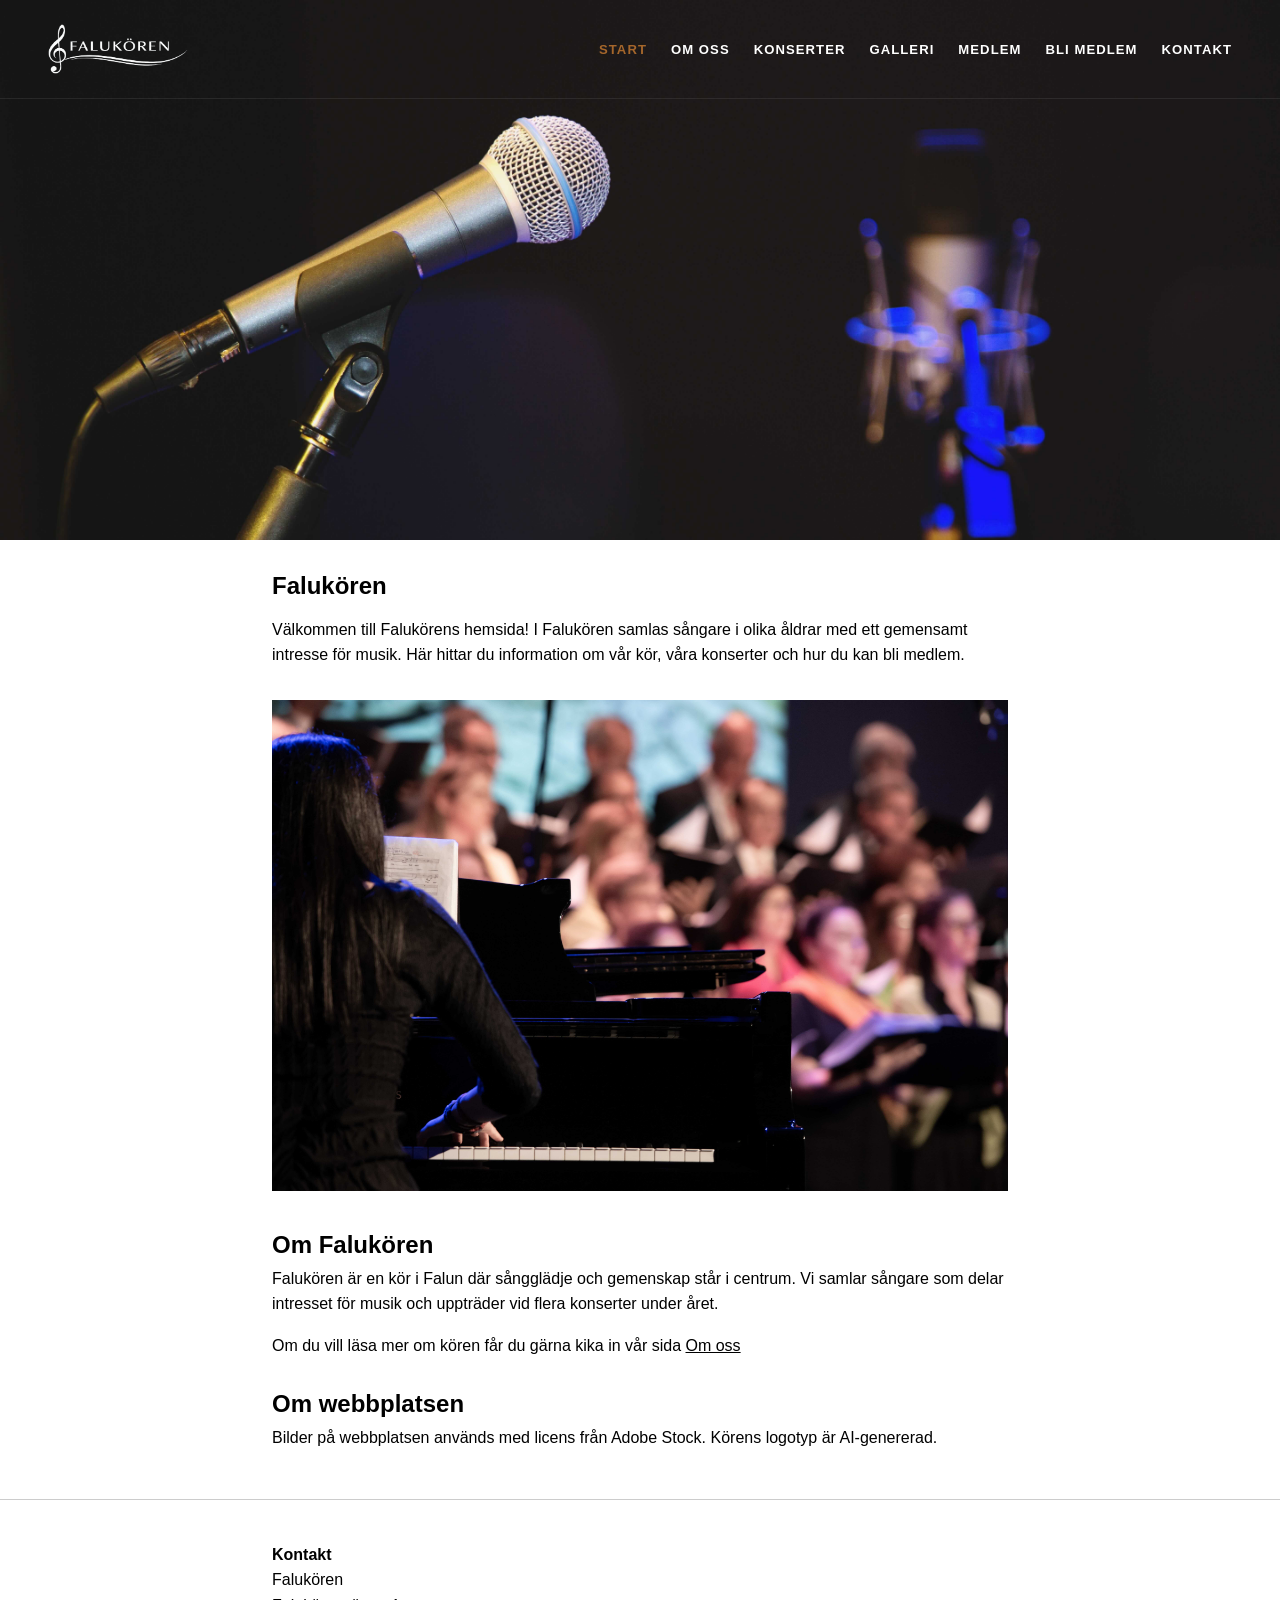
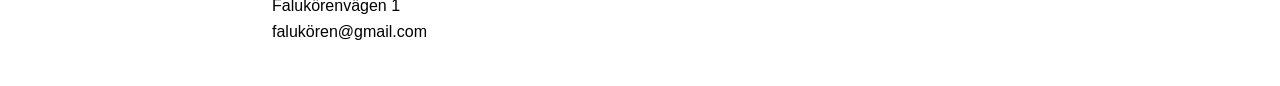
==== index.html @ 508e073b "Add files via upload" ====
<!DOCTYPE html>
<html lang="sv">
<head>
	<meta charset="utf-8">
	<meta name="viewport" content="width=device-width, initial-scale=1">

	<!-- Sidans titel -->
	<title>Falukören</title>
	<link rel="stylesheet" href="style.css">
</head>

<body>

	<!-- Sidans header -->
<header class="site-header">

	<!-- Navigations baren -->
  <nav class="navbar">

  	<!-- Körens logga. Klickbar - leder till startsidan. -->
    <!-- Loggan är genererad med AI -->
    <a href="index.html" class="logo">
  <img src="bilder/logo.png" alt="Falukören">
</a>

    <!-- UL list för menyvalen -->
    <ul class="menu">
      <li><a href="index.html" class="active">Start</a></li>
      <li><a href="om_oss.html">Om oss</a></li>
      <li><a href="konserter.html">Konserter</a></li>
      <li><a href="galleri.html">Galleri</a></li>
      <li><a href="medlem.html">Medlem</a></li>
      <li><a href="bli_medlem.html">Bli medlem</a></li>
      <li><a href="kontakt.html">Kontakt</a></li>
    </ul>
  </nav>
</header>

<!-- Div för headerbilden. Sjävla bilden och design ligger i CSS -->
<div class="header-bild">
</div>

<!-- Main-klass för innehåll -->
  <main>
    <section>
  	<h1>Falukören</h1>
    <p>Välkommen till Falukörens hemsida! I Falukören samlas sångare i olika åldrar med ett gemensamt intresse för musik. Här hittar du information om vår kör, våra konserter och hur du kan bli medlem.</p>
    
    <img src="bilder/bild_5.jpg" alt="Gruppbild på Falukören">
    <h2>Om Falukören</h2>
    <p>  Falukören är en kör i Falun där sångglädje och gemenskap står i centrum.
    Vi samlar sångare som delar intresset för musik och uppträder vid
    flera konserter under året.</p>
       <p>Om du vill läsa mer om kören får du gärna kika in vår sida <a href="om_oss.html">Om oss</a></p>

    <h2>Om webbplatsen</h2>
       <p>Bilder på webbplatsen används med licens från Adobe Stock. Körens logotyp är AI-genererad.</p>
    </section>
  </main>

		<!-- Footer -->
  <footer>
  	<div>
    <strong>Kontakt</strong>
    <p>Falukören</p>
    <p>Falukörenvägen 1</p>
    <p>falukören@gmail.com</p>
    </div>
  </footer>

         <!-- Länk till javascript -->
  	<script src="javascript.js"></script>

</body>
</html>
---- style.css ----
/* Border box */
* {
  box-sizing: border-box;
  margin: 0;
  padding: 0;
}

/* Font och lineheight */

body { 
  font-family: Helvetica, Arial, sans-serif;
  line-height: 1.6;
}

h1, h2, h3, h4, h5 {
  margin-bottom: 16px;
  line-height: 1.2;
}

/* Sätter bredden på main till 800px */

main {
   max-width: 800px;
    margin: 0 auto;
    padding: 2rem;
}

main h2, h3, h4, h5 {
  margin-top: 32px;
  margin-bottom: 6px;
}

main p {
  margin-bottom: 16px;
}

main img {
  max-width: 100%;
  height: auto;
  margin-top: 16px;
}

main a {
    color: inherit;
}

footer {
  border-top: 1px solid rgba(0,0,0,0.20);
  padding: 32px 0;
}

footer div {
  max-width: 800px;
  margin: 10px auto;
  padding-left: 32px;
  padding-right: 32px;
  
}

/* Navbar */
.navbar {
  position: fixed;
  top: 0;
  z-index: 1000;

  display: flex;
  justify-content: space-between;
  align-items: center;

  padding: 1.5rem 3rem;
  color: white;

  width: 100%;

  background: transparent;
  border-bottom: 1px solid rgba(255, 255, 255, 0.08);

  transition: background-color 0.3s ease;

}

/* Navbar när man scrollat */
.navbar.scrolled {
  background: black;
  padding: 1.1rem 3rem;
}

.navbar.scrolled .logo img {
  height: 30px;
}

/* Loggan i navbaren */
.logo img {
  height: 50px;       
  width: auto;
  display: block;


  transition: height 0.3s ease;
}

/* Meny */
.menu {
  list-style: none;
  display: flex;
  gap: 1.5rem;
}

.menu a {
  color: inherit;
  text-decoration: none;

  text-transform: uppercase;
  letter-spacing: 0.08em;
  font-size: 0.82rem;
  font-weight: 600;
}

.menu a.active {
  /*color: #B87333;*/
  color: #A5662B;
}

/* Header bild */
/* Bilden är en Adobe Stock bild */
.header-bild {
  min-height: 60vh;
  max-height: 80vh;
  background-image: url("bilder/bild_6.jpg");
  background-size: cover;
  background-position: center 25%;

  display: flex;
  align-items: center;
  justify-content: center;

  color: white;
  text-align: center;
}

/* Medlem och sidomeny */

.medlem-layout {
  display: flex;
  gap: 2rem;
}

.sidomeny {
  width: 180px;
  border-right: 1px solid rgba(0,0,0,0.15);
  padding-right: 1.5rem;
}

.medlem-innehall {
  flex: 1;
}

.sidomeny a {
  font-family: Helvetica, Arial, sans-serif;
  letter-spacing: 0.05em;
  font-size: 0,88rem;
  font-weight: 600;
  text-decoration: none;
  color: inherit;
}

.sidomeny ul {
  list-style: none;
  margin: 0;
  padding: 0;
}

.sidomeny a.active {
  color: #A5662B;
  font-weight: 600;
}

/* Galleri */

.galleri {
  display: grid;
  grid-template-columns: repeat(3, 1fr);
  gap: 16px;
}

.galleri img {
  width: 100%;
  height: auto;
  display: block;
}

.galleri img:hover {
  opacity: 0.8;
}

/* Konserter och kontakt */

.konsert, .kontakt {
  display: flex;
  gap: 1.5rem;
  margin-bottom: 2rem;
  align-items: flex-start;
}

.konsert img {
  width: 240px;
  height: auto;
}

.kontakt img {
  width: 210px;
  height: auto;
}

.konsert-text, h2 {
  margin-bottom: 0px;
} 

.kontakt-text h2 {
  margin-bottom: 0px;
  font-size: 1.2rem;
} 

.kontakt p {
  margin-bottom: 0px;
}

.kontakt .titel {
  margin-bottom: 14px;
}

/* Notmaterial */

.notlista {
  list-style: none;
  padding: 0;
}

.notlista li {
  margin-bottom: 8px;
}

/* Repetitionstider - tabell */

table {
  width: 100%;
  border-collapse: collapse;
}

th, td {
  padding: 8px;
  text-align: left;
}

th {
  border-bottom: 2px solid black;
}

td {
  border-bottom: 1px solid rgba(0,0,0,0.1);
}


/* Formuläret (CSS från föregående uppgift)*/
/* Sätter bakgrundsfärg, font mm. Väljer display grid som ersätter <br> i första uppgiften */
/* Design för själva formläret som agerar som en "box" */

form {
  background-color: #ffffff;
  padding-top: 24px;
  padding-bottom: 24px;
  padding-left: 16px;
  padding-right: 16px;
  border-radius: 6px;
  max-width: 500px;
  width: 100%;
  box-shadow: 0 6px 12px rgba(0, 0, 0, 0.07);
  margin: 0 auto;
  margin-bottom: 10px;
  margin-top: 32px;

}

/* Mellanrum mellan div-arna */
  form > div {
  display: flex;
  flex-direction: column;
  gap: 4px;
  margin-bottom: 12px;
}

/* Sista div ska inte ha marginal under */
form > div:last-child {
  margin-bottom: 0;
}

/* Marginal för "rubrikerna" (label) */
  form label {
    margin-bottom: 2px;
  }

/* Design av input text och email, select och textarea. Större än standard. */
 form input[type="text"], form input[type="email"], form select, form textarea {
  width: 100%;
  padding: 4px 8px;
  box-sizing: border-box;
}

/* Design av submit och reset. Jag lägger väljer att använda flex-direction row för att få de på samma rad. */
.knappar {
  display: flex;
  gap: 12px;
  flex-direction: row;
  justify-content: flex-end;
}

.knappar input {
  padding: 10px 16px;
  font-family: inherit;
  font-size: 15px;
  border-radius: 4px;
  border: none;
}

/* Sätter bakgrundsfärgen till "brons" för att matcha textfärgen till den aktiva sidan i menyn */
.knappar input[type="submit"] {
  background-color: #A5662B;
  color: #ffffff;
  font-weight: 500;
}

/* Hovereffekt */
.knappar input[type="submit"]:hover {
  background-color: #bf7632;
}

/* Sätter bakgrundsfärgen till "ljusgrå" för att skilja den från den mer inbjudande submit knappen */
.knappar input[type="reset"] {
  background-color: #ebedf2;
  color: #374151;
}

/* Hovereffekt */
.knappar input[type="reset"]:hover {
  background-color: #e4e6eb;
}

/* Mobilanpassning */

@media (max-width: 600px) {

  .konsert {
    flex-direction: column;
  }

  .galleri {
    grid-template-columns: 1fr;
  }

  .kontakt {
    flex-direction: column;
  }

  .medlem-layout {
    flex-direction: column;
  }

   .navbar {
    flex-direction: column;
    align-items: flex-start;
  }

  .menu {
    flex-direction: column;
    gap: 0.5rem;
    margin-top: 20px;
  }

}
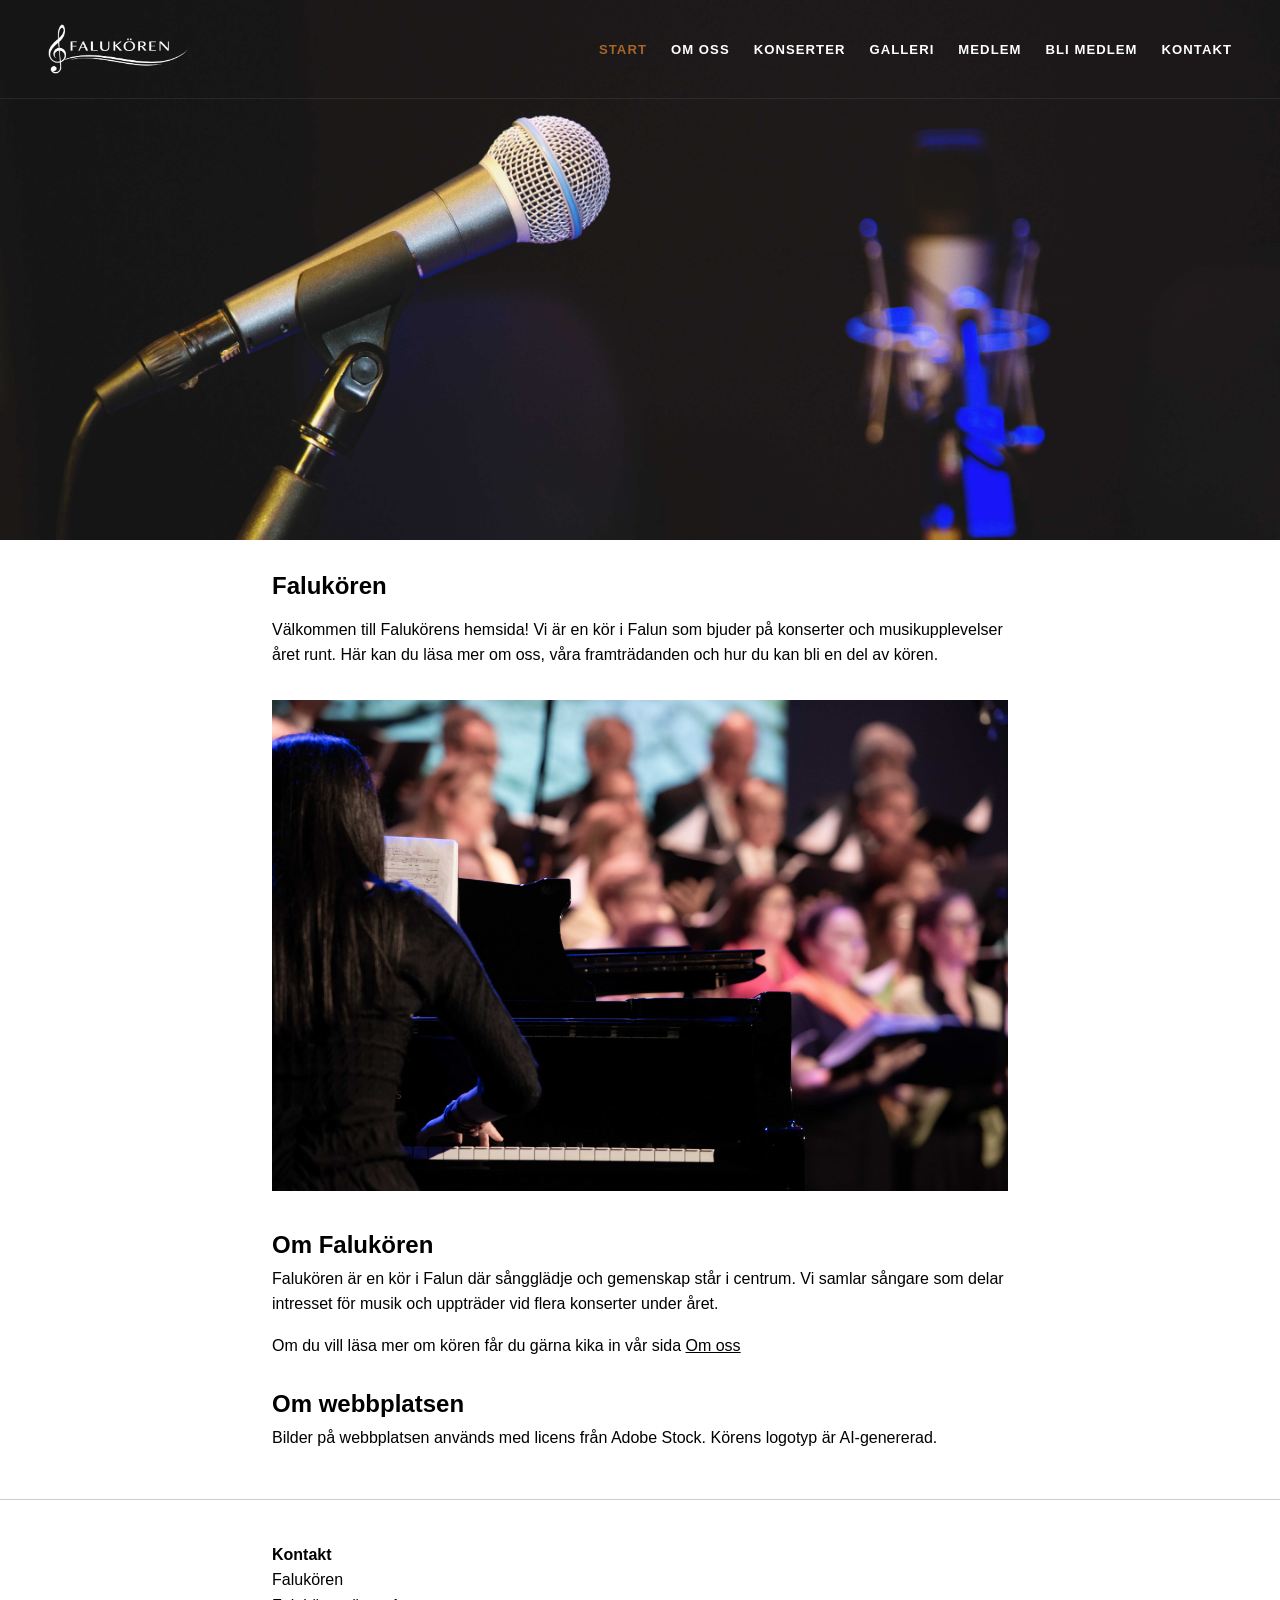
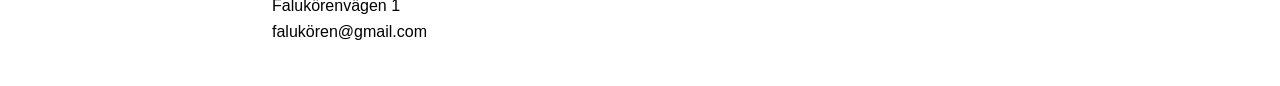
==== commit 7926d4ef: "Add files via upload" ====
--- a/index.html
+++ b/index.html
@@ -44,7 +44,7 @@
   <main>
     <section>
   	<h1>Falukören</h1>
-    <p>Välkommen till Falukörens hemsida! I Falukören samlas sångare i olika åldrar med ett gemensamt intresse för musik. Här hittar du information om vår kör, våra konserter och hur du kan bli medlem.</p>
+    <p>Välkommen till Falukörens hemsida! Vi är en kör i Falun som bjuder på konserter och musikupplevelser året runt. Här kan du läsa mer om oss, våra framträdanden och hur du kan bli en del av kören.</p>
     
     <img src="bilder/bild_5.jpg" alt="Gruppbild på Falukören">
     <h2>Om Falukören</h2>
@@ -54,7 +54,9 @@
        <p>Om du vill läsa mer om kören får du gärna kika in vår sida <a href="om_oss.html">Om oss</a></p>
 
     <h2>Om webbplatsen</h2>
+
        <p>Bilder på webbplatsen används med licens från Adobe Stock. Körens logotyp är AI-genererad.</p>
+       
     </section>
   </main>
 
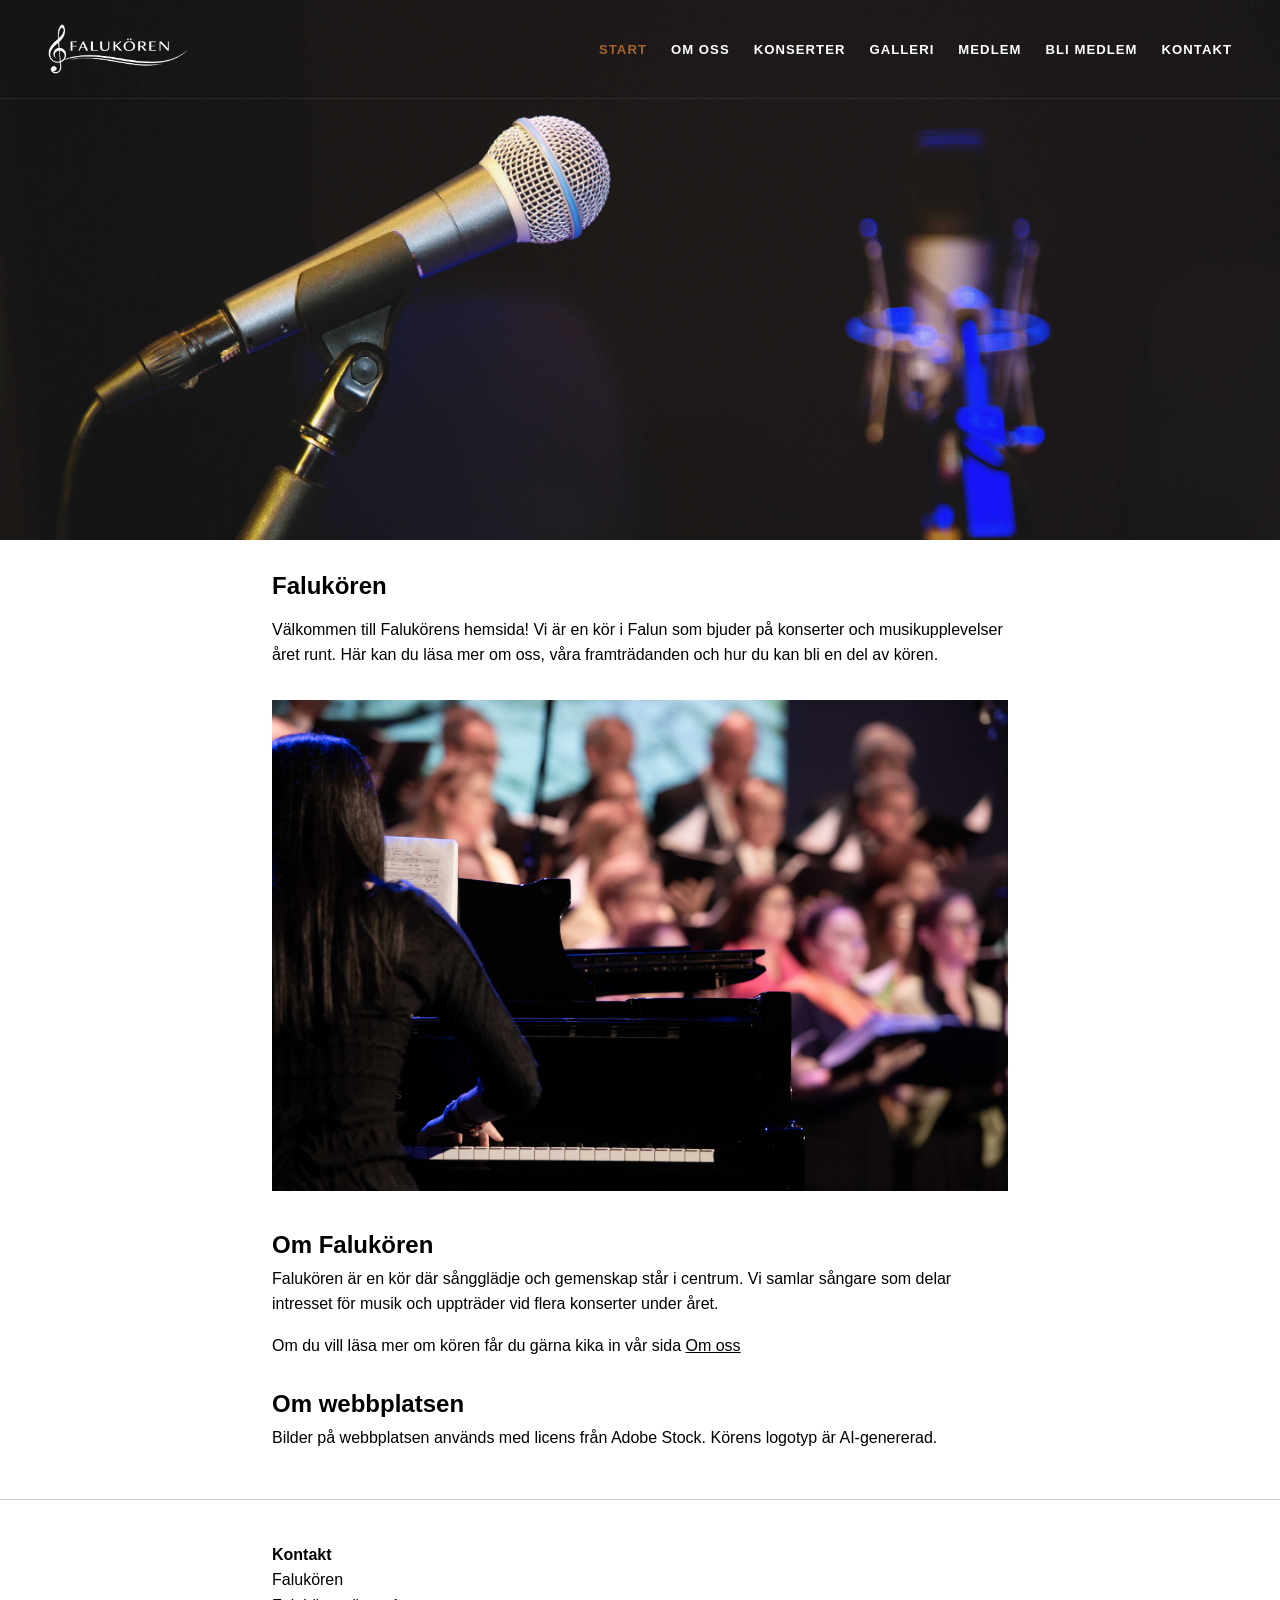
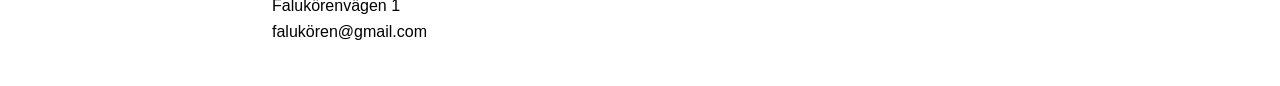
==== commit 3351c81e: "Add files via upload" ====
--- a/index.html
+++ b/index.html
@@ -48,7 +48,7 @@
     
     <img src="bilder/bild_5.jpg" alt="Gruppbild på Falukören">
     <h2>Om Falukören</h2>
-    <p>  Falukören är en kör i Falun där sångglädje och gemenskap står i centrum.
+    <p>  Falukören är en kör där sångglädje och gemenskap står i centrum.
     Vi samlar sångare som delar intresset för musik och uppträder vid
     flera konserter under året.</p>
        <p>Om du vill läsa mer om kören får du gärna kika in vår sida <a href="om_oss.html">Om oss</a></p>
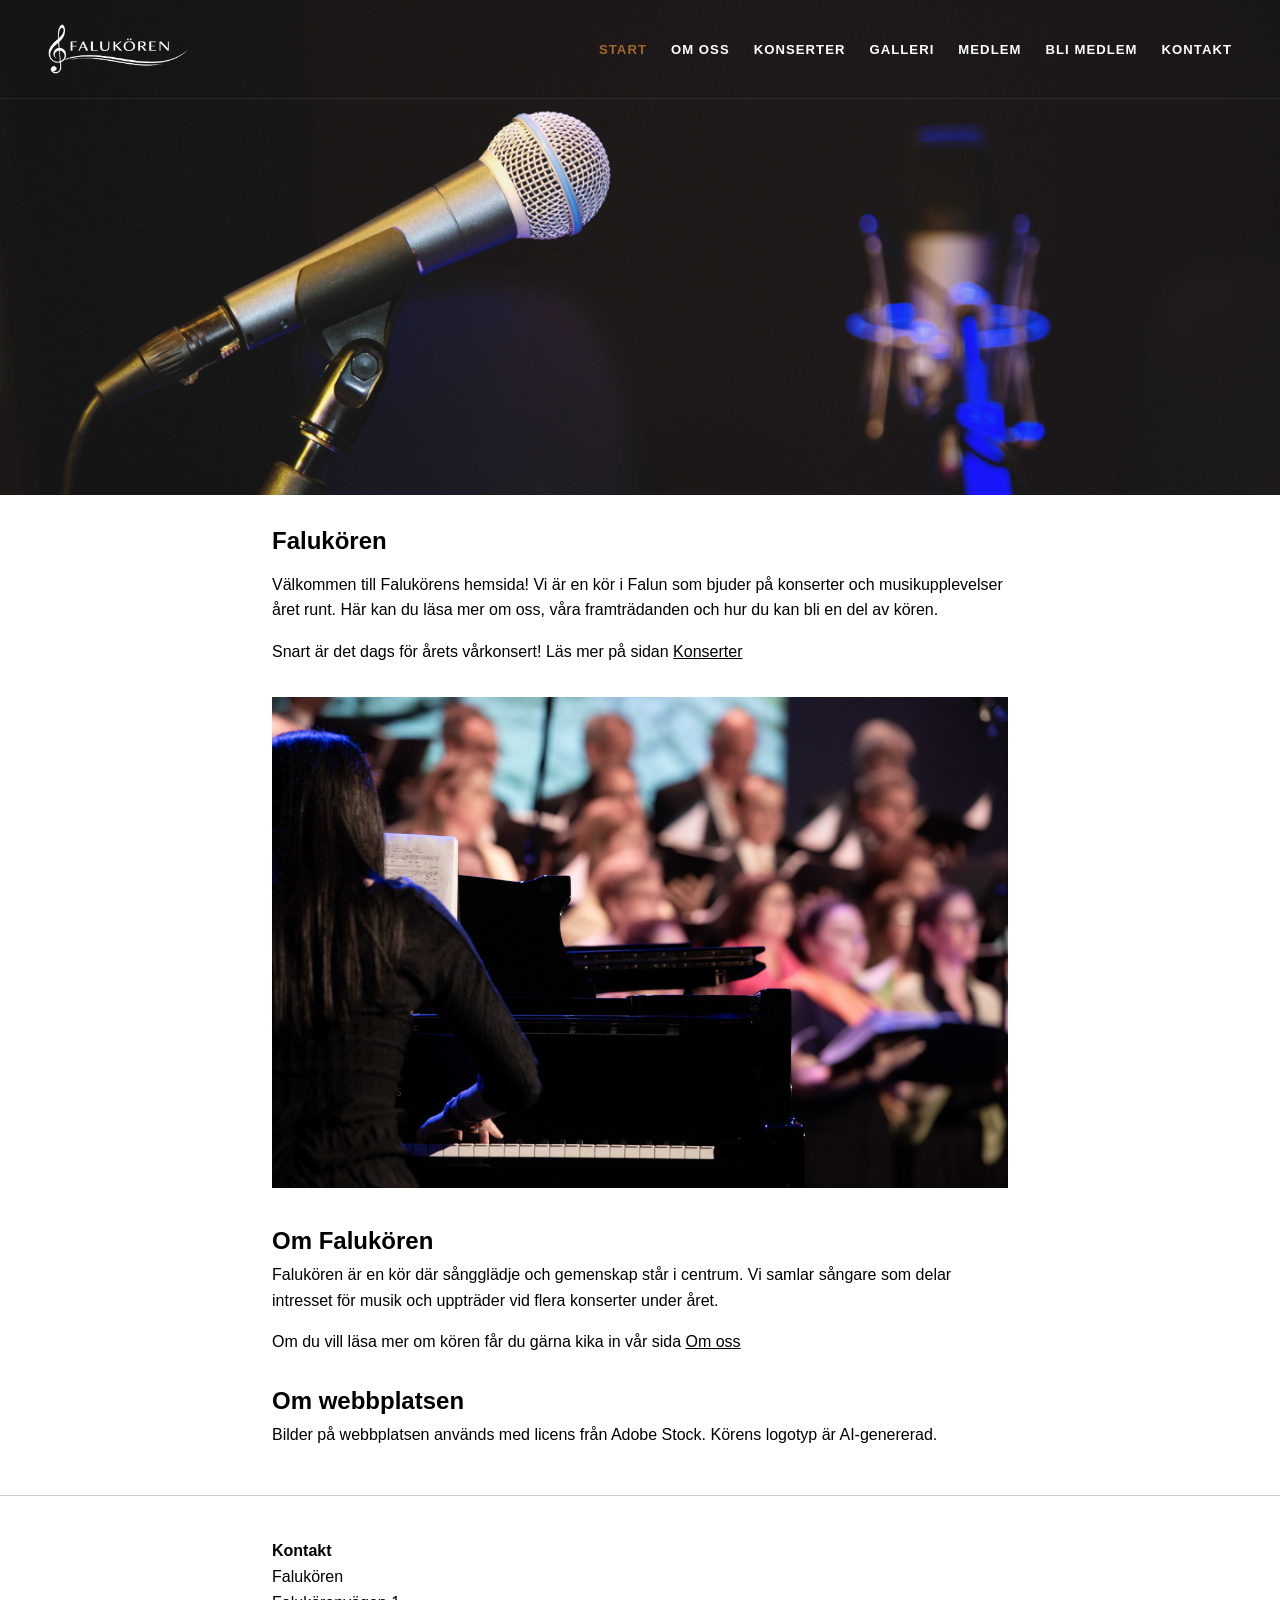
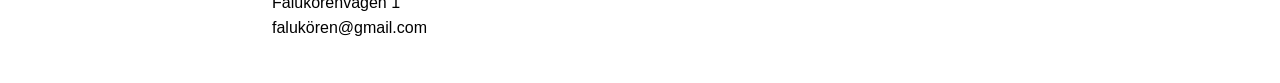
==== commit f78446cc: "Add files via upload" ====
--- a/index.html
+++ b/index.html
@@ -44,13 +44,27 @@
   <main>
     <section>
   	<h1>Falukören</h1>
-    <p>Välkommen till Falukörens hemsida! Vi är en kör i Falun som bjuder på konserter och musikupplevelser året runt. Här kan du läsa mer om oss, våra framträdanden och hur du kan bli en del av kören.</p>
+
+        <p>Välkommen till Falukörens hemsida! Vi är en kör i Falun som bjuder på konserter och musikupplevelser året runt. Här kan du läsa mer om oss, våra framträdanden och hur du kan bli en del av kören.</p>
+
+        <!-- Länk till sidan Konserter -->
+
+        <p>
+            Snart är det dags för årets vårkonsert! Läs mer på sidan
+            <a href="konserter.html">Konserter</a>
+        </p>
+
+        <!-- Bild på kören -->
     
     <img src="bilder/bild_5.jpg" alt="Gruppbild på Falukören">
     <h2>Om Falukören</h2>
-    <p>  Falukören är en kör där sångglädje och gemenskap står i centrum.
-    Vi samlar sångare som delar intresset för musik och uppträder vid
-    flera konserter under året.</p>
+
+        <p>  Falukören är en kör där sångglädje och gemenskap står i centrum.
+        Vi samlar sångare som delar intresset för musik och uppträder vid
+        flera konserter under året.</p>
+
+         <!-- Länk till sidan Om oss -->
+
        <p>Om du vill läsa mer om kören får du gärna kika in vår sida <a href="om_oss.html">Om oss</a></p>
 
     <h2>Om webbplatsen</h2>
--- a/style.css
+++ b/style.css
@@ -124,11 +124,11 @@
 /* Header bild */
 /* Bilden är en Adobe Stock bild */
 .header-bild {
-  min-height: 60vh;
+  min-height: 55vh;
   max-height: 80vh;
   background-image: url("bilder/bild_6.jpg");
   background-size: cover;
-  background-position: center 25%;
+  background-position: center 23%;
 
   display: flex;
   align-items: center;
@@ -158,7 +158,7 @@
 .sidomeny a {
   font-family: Helvetica, Arial, sans-serif;
   letter-spacing: 0.05em;
-  font-size: 0,88rem;
+  font-size: 0.94rem;
   font-weight: 600;
   text-decoration: none;
   color: inherit;
